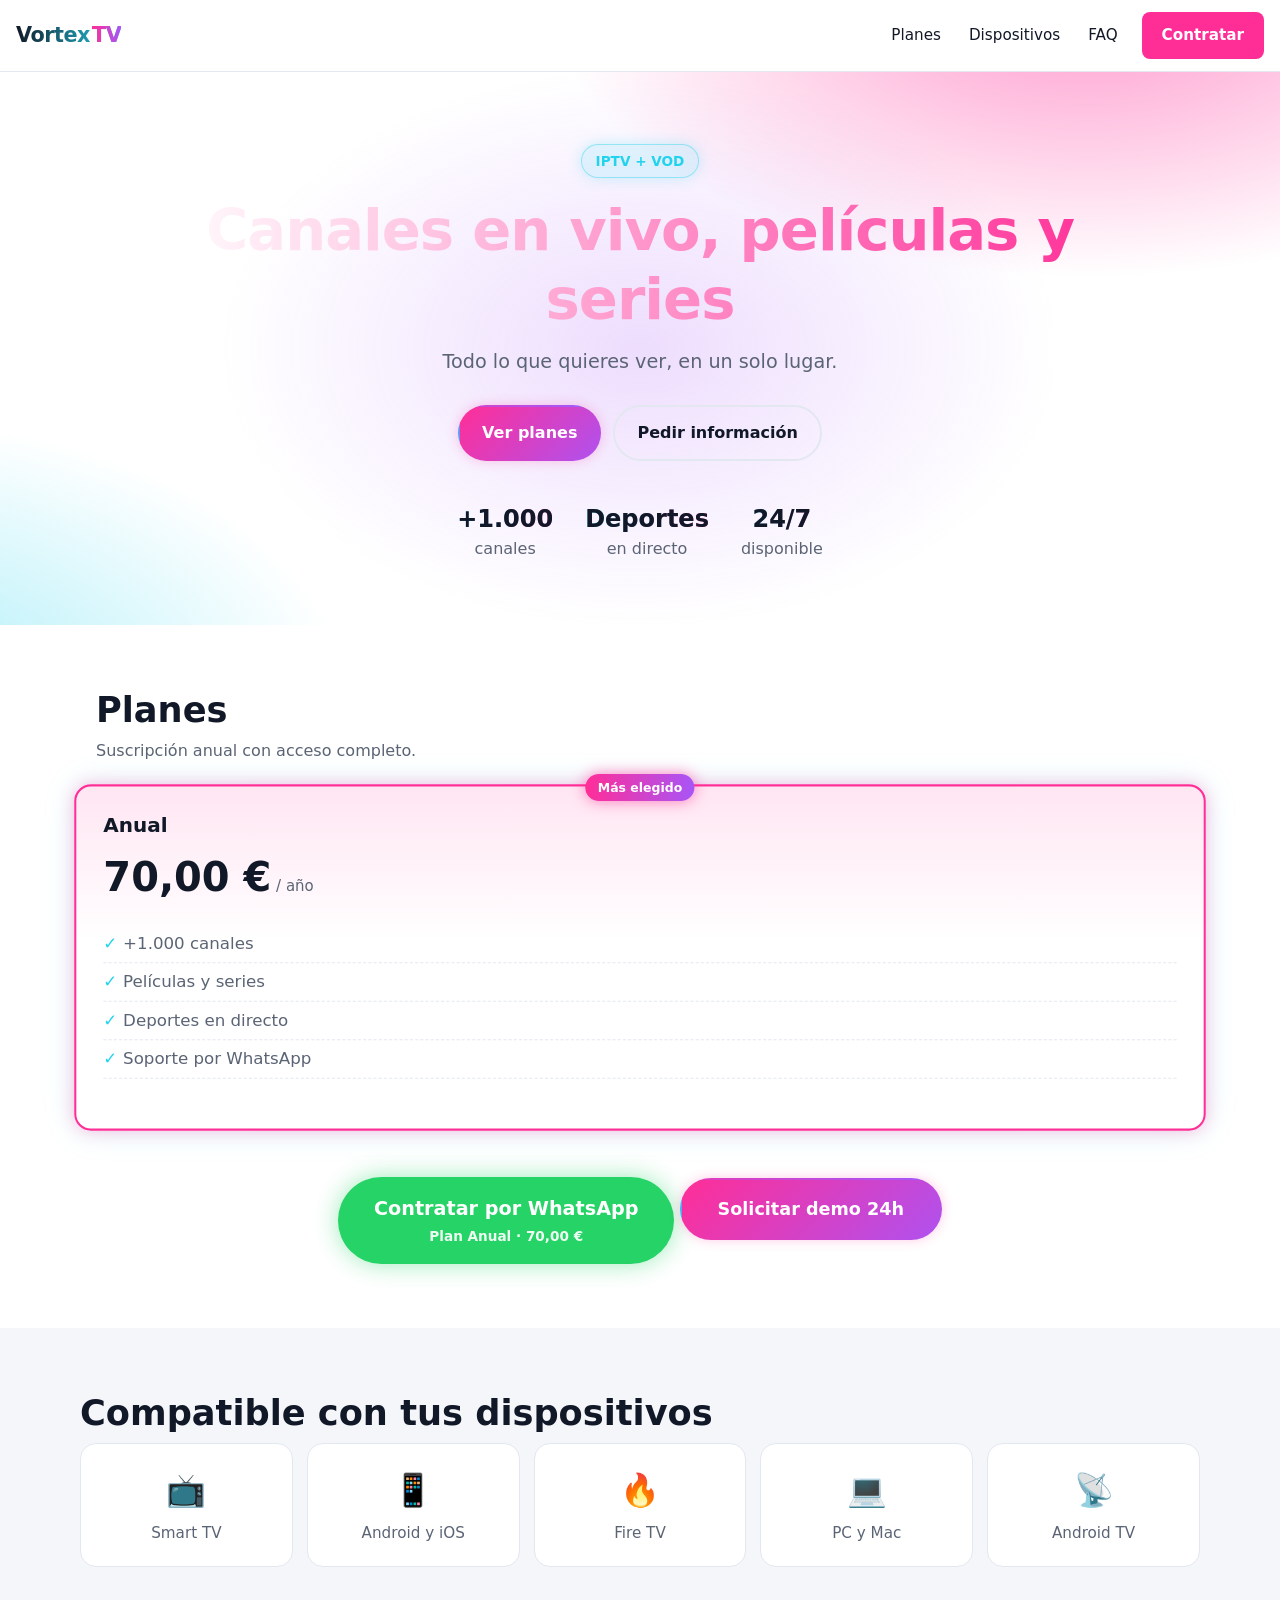
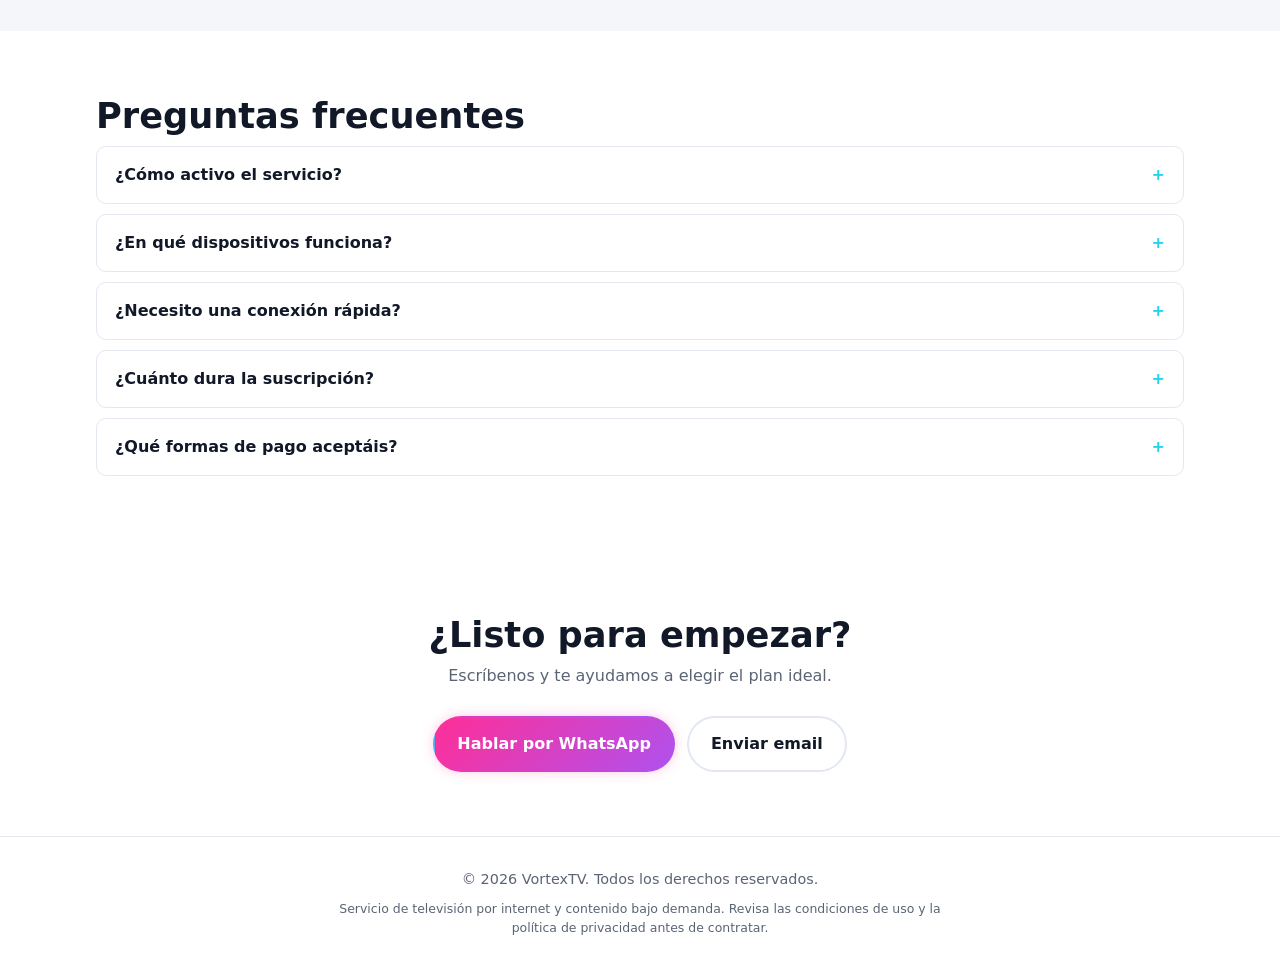
==== index.html @ 67791447 "Web IPTV VortexTV: landing con planes, WhatsApp y demo 24h Co-Authored-By: Claude Haiku 5.5 <noreply" ====
﻿<!doctype html>
<html lang="es">
<head>
  <meta charset="utf-8">
  <meta name="viewport" content="width=device-width, initial-scale=1">
  <title>IPTV y VOD | VortexTV</title>
  <meta name="description" content="Televisión en vivo, películas y series bajo demanda. Plan anual en VortexTV.">
  <style>
:root {
  --bg: #07060f;
  --bg-alt: #0f0c1f;
  --card: #151229;
  --text: #f5f3ff;
  --muted: #c4bfe3;
  --brand: #ff2e97;
  --brand-2: #22d3ee;
  --accent: #a855f7;
  --border: #3a3170;
  --radius: 16px;
  --gutter: 16px;
  --glow: 0 0 16px rgba(255,46,151,.3), 0 0 32px rgba(34,211,238,.15);
}

@media (prefers-color-scheme: light) {
  :root:not([data-theme="dark"]) {
    --bg: #ffffff;
    --bg-alt: #f4f6fa;
    --card: #ffffff;
    --text: #111827;
    --muted: #5b6475;
    --border: #e3e7ef;
  }
}

* { box-sizing: border-box; margin: 0; padding: 0; }
html { scroll-behavior: smooth; }
body {
  background: var(--bg);
  color: var(--text);
  font-family: system-ui, -apple-system, "Segoe UI", Roboto, sans-serif;
  line-height: 1.5;
  overflow-x: hidden;
}
img { max-width: 100%; display: block; }
a { color: inherit; text-decoration: none; }
h1, h2, h3 { line-height: 1.2; }

/* ---------- Header ---------- */
.topbar {
  position: sticky; top: 0; z-index: 50;
  display: flex; align-items: center; justify-content: space-between;
  padding: 12px var(--gutter);
  background: color-mix(in srgb, var(--bg) 88%, transparent);
  backdrop-filter: blur(10px);
  border-bottom: 1px solid var(--border);
}
.logo { font-weight: 800; font-size: 1.3rem; letter-spacing: -0.5px; }
.logo { background: linear-gradient(90deg, var(--text), var(--brand-2)); -webkit-background-clip: text; background-clip: text; color: transparent; }
.logo span { background: linear-gradient(90deg, var(--brand), var(--accent)); -webkit-background-clip: text; background-clip: text; color: transparent; margin-left: 2px; }
.menu-toggle {
  background: none; border: 1px solid var(--border); color: var(--text);
  font-size: 1.2rem; width: 44px; height: 44px; border-radius: 10px; cursor: pointer;
}
#nav {
  position: absolute; top: 100%; left: 0; right: 0;
  display: none; flex-direction: column; gap: 4px;
  padding: 12px var(--gutter);
  background: var(--bg); border-bottom: 1px solid var(--border);
}
#nav.open { display: flex; }
#nav a { padding: 12px 8px; border-radius: 8px; }
#nav a:hover { background: var(--bg-alt); }
#nav .btn-small { margin-top: 6px; text-align: center; }

/* ---------- Buttons ---------- */
.btn {
  display: inline-block; padding: 14px 22px; border-radius: 999px;
  font-weight: 700; border: 2px solid transparent; cursor: pointer;
  transition: transform .15s, opacity .15s; text-align: center;
}
.btn:hover { transform: translateY(-2px); box-shadow: var(--glow); }
.btn-primary {
  background: linear-gradient(135deg, var(--brand), var(--accent) 55%, var(--brand-2));
  background-size: 200% 200%; color: #fff; box-shadow: 0 0 12px rgba(255,46,151,.25);
  animation: shift 6s ease infinite;
}
@keyframes shift { 0%,100% { background-position: 0% 50%; } 50% { background-position: 100% 50%; } }
.btn-ghost { border-color: var(--border); color: var(--text); }
.btn-small { padding: 10px 16px; background: var(--brand); color: #fff; }

/* ---------- Hero ---------- */
.hero {
  padding: 72px var(--gutter) 64px;
  background:
    radial-gradient(900px 480px at 85% -15%, rgba(255,46,151,.5), transparent 60%),
    radial-gradient(800px 480px at -10% 115%, rgba(34,211,238,.4), transparent 60%),
    radial-gradient(600px 400px at 50% 50%, rgba(168,85,247,.2), transparent 70%),
    var(--bg);
}
.hero h1 {
  background: linear-gradient(90deg, #fff, var(--brand) 40%, var(--brand-2) 70%, #fff);
  background-size: 250% auto; -webkit-background-clip: text; background-clip: text;
  color: transparent; animation: sheen 5s linear infinite;
}
@keyframes sheen { to { background-position: 250% center; } }
.hero-stats strong { background: linear-gradient(90deg, var(--brand-2), var(--brand)); -webkit-background-clip: text; background-clip: text; color: transparent; }
.hero-inner { max-width: 960px; margin: 0 auto; text-align: center; }
.badge {
  display: inline-block; padding: 6px 14px; border-radius: 999px;
  background: rgba(34,211,238,.12); color: var(--brand-2); font-weight: 800; font-size: .85rem;
  border: 1px solid rgba(34,211,238,.4); box-shadow: 0 0 14px rgba(34,211,238,.25);
}
.hero h1 { font-size: clamp(2rem, 6vw, 3.6rem); margin: 18px 0 14px; letter-spacing: -1px; }
.lead { color: var(--muted); font-size: clamp(1rem, 2.5vw, 1.2rem); max-width: 640px; margin: 0 auto; }
.hero-cta { display: flex; flex-wrap: wrap; gap: 12px; justify-content: center; margin-top: 28px; }
.hero-stats {
  list-style: none; display: flex; flex-wrap: wrap; justify-content: center; gap: 12px 32px;
  margin-top: 40px; color: var(--muted);
}
.hero-stats strong { display: block; color: var(--text); font-size: 1.5rem; }

/* ---------- Sections ---------- */
.section { padding: 64px var(--gutter); max-width: 1120px; margin: 0 auto; }
.section.alt { max-width: none; background: var(--bg-alt); }
.section.alt > * { max-width: 1120px; margin-left: auto; margin-right: auto; }
.section h2 { font-size: clamp(1.6rem, 4vw, 2.2rem); margin-bottom: 8px; }
.section-sub { color: var(--muted); margin-bottom: 28px; }

/* Canales */
.chips { display: flex; flex-wrap: wrap; gap: 10px; }
.chip {
  padding: 10px 18px; border-radius: 999px; background: var(--card);
  border: 1px solid var(--border); font-size: .95rem; font-weight: 600;
  transition: box-shadow .2s, border-color .2s;
}
.chip:hover { border-color: var(--brand-2); box-shadow: 0 0 16px rgba(34,211,238,.35); }

/* VOD */
.filters { display: flex; gap: 8px; margin-bottom: 20px; flex-wrap: wrap; }
.filter {
  padding: 8px 16px; border-radius: 999px; border: 1px solid var(--border);
  background: transparent; color: var(--text); cursor: pointer; font-weight: 600;
}
.filter.active { background: var(--text); color: var(--bg); border-color: var(--text); }
.vod-grid {
  display: grid; gap: 14px;
  grid-template-columns: repeat(auto-fill, minmax(150px, 1fr));
}
.poster {
  aspect-ratio: 2 / 3; border-radius: var(--radius); padding: 14px;
  display: flex; flex-direction: column; justify-content: flex-end;
  color: #fff; position: relative; overflow: hidden;
  box-shadow: 0 6px 18px rgba(0,0,0,.25);
}
.poster::after {
  content: ""; position: absolute; inset: 0;
  background: linear-gradient(180deg, transparent 40%, rgba(0,0,0,.75));
}
.poster > * { position: relative; z-index: 1; }
.poster .tag {
  position: absolute; top: 10px; left: 10px; z-index: 1;
  background: rgba(0,0,0,.5); padding: 3px 8px; border-radius: 6px; font-size: .72rem;
}
.poster h3 { font-size: .95rem; }
.poster small { opacity: .8; font-size: .78rem; }

/* Pricing */
.pricing { display: grid; gap: 18px; grid-template-columns: repeat(auto-fit, minmax(240px, 1fr)); }
.plan {
  background: var(--card); border: 1px solid var(--border); border-radius: var(--radius);
  padding: 26px; display: flex; flex-direction: column; position: relative;
}
.plan { transition: transform .2s, box-shadow .2s; }
.plan:hover { transform: translateY(-4px); }
.plan.destacado {
  border: 2px solid var(--brand); transform: scale(1.02);
  box-shadow: var(--glow); background: linear-gradient(180deg, rgba(255,46,151,.12), var(--card) 45%);
}
.plan .ribbon {
  position: absolute; top: -12px; left: 50%; transform: translateX(-50%);
  background: linear-gradient(90deg, var(--brand), var(--accent)); color: #fff; box-shadow: 0 0 14px rgba(255,46,151,.6); font-size: .75rem; font-weight: 700;
  padding: 4px 12px; border-radius: 999px; white-space: nowrap;
}
.plan h3 { font-size: 1.2rem; }
.price { font-size: 2.4rem; font-weight: 800; margin: 10px 0 16px; }
.price small { font-size: .9rem; color: var(--muted); font-weight: 500; }
.plan ul { list-style: none; margin-bottom: 22px; flex: 1; }
.plan li { padding: 6px 0; color: var(--muted); border-bottom: 1px dashed var(--border); }
.plan li::before { content: "✓ "; color: var(--brand-2); font-weight: 700; }
.plan .btn { width: 100%; }

/* WhatsApp grande */
.wa-big { text-align: center; margin-top: 36px; }
.btn-wa {
  display: inline-flex; flex-direction: column; align-items: center; gap: 2px;
  padding: 18px 36px; border-radius: 999px; background: #25d366; color: #fff;
  font-size: 1.2rem; font-weight: 800; box-shadow: 0 0 24px rgba(37,211,102,.45);
  transition: transform .15s, box-shadow .2s;
}
.btn-wa:hover { transform: translateY(-2px); box-shadow: 0 0 34px rgba(37,211,102,.65); }
.btn-wa small { font-size: .85rem; font-weight: 600; opacity: .92; }
.wa-big .btn { display: inline-block; margin-top: 18px; padding: 16px 36px; font-size: 1.1rem; }

/* Devices */
.devices { display: grid; gap: 14px; grid-template-columns: repeat(auto-fit, minmax(150px, 1fr)); }
.device {
  background: var(--card); border: 1px solid var(--border); border-radius: var(--radius);
  padding: 22px; text-align: center; font-size: 2rem; transition: box-shadow .2s, transform .2s;
}
.device:hover { transform: translateY(-3px); box-shadow: 0 0 22px rgba(168,85,247,.45); }
.device span { display: block; font-size: .95rem; margin-top: 8px; color: var(--muted); }

/* FAQ */
.faq details {
  background: var(--card); border: 1px solid var(--border); border-radius: 10px;
  padding: 16px 18px; margin-bottom: 10px;
}
.faq summary { cursor: pointer; font-weight: 600; list-style: none; }
.faq summary::-webkit-details-marker { display: none; }
.faq summary::after { content: "+"; float: right; color: var(--brand-2); font-weight: 800; }
.faq details[open] { border-color: var(--brand); box-shadow: 0 0 16px rgba(255,46,151,.25); }
.faq details[open] summary::after { content: "−"; }
.faq details p { color: var(--muted); margin-top: 10px; }

/* Final CTA */
.cta-final { text-align: center; }
.cta-final p { color: var(--muted); margin-top: 6px; }

/* Footer */
.footer {
  text-align: center; padding: 32px var(--gutter); color: var(--muted);
  border-top: 1px solid var(--border); font-size: .9rem;
}
.footer .legal { font-size: .78rem; margin-top: 10px; max-width: 640px; margin-inline: auto; }

/* ---------- Desktop ---------- */
@media (min-width: 860px) {
  .menu-toggle { display: none; }
  #nav {
    position: static; display: flex; flex-direction: row; align-items: center; gap: 4px;
    padding: 0; background: none; border: 0;
  }
  #nav a { padding: 8px 12px; font-size: .95rem; }
  #nav .btn-small { margin: 0 0 0 8px; padding: 10px 18px; }
  .plan.destacado { transform: scale(1.04); }
  .plan.destacado:hover { transform: scale(1.04) translateY(-4px); }
}

@media (prefers-reduced-motion: reduce) {
  *, *::before, *::after { animation: none !important; transition: none !important; }
}

</style>
</head>
<body>

  <header class="topbar">
    <a href="#inicio" class="logo" id="logo">Vortex<span>TV</span></a>
    <button class="menu-toggle" id="menuToggle" aria-label="Abrir menú" aria-expanded="false">☰</button>
    <nav id="nav">
      <a href="#planes">Planes</a>
      <a href="#dispositivos">Dispositivos</a>
      <a href="#faq">FAQ</a>
      <a href="#contacto" class="btn btn-small">Contratar</a>
    </nav>
  </header>

  <section class="hero" id="inicio">
    <div class="hero-inner">
      <span class="badge">IPTV + VOD</span>
      <h1 id="heroTitulo">Canales en vivo, películas y series</h1>
      <p class="lead" id="heroSlogan"></p>
      <div class="hero-cta">
        <a href="#planes" class="btn btn-primary">Ver planes</a>
        <a href="#contacto" class="btn btn-ghost">Pedir información</a>
      </div>
      <ul class="hero-stats">
        <li><strong>+1.000</strong> canales</li>
        <li><strong>Deportes</strong> en directo</li>
        <li><strong>24/7</strong> disponible</li>
      </ul>
    </div>
  </section>

  <section class="section" id="planes">
    <h2>Planes</h2>
    <p class="section-sub">Suscripción anual con acceso completo.</p>
    <div class="pricing" id="pricing"></div>
    <div class="wa-big" id="waPlanes"></div>
  </section>

  <section class="section alt" id="dispositivos">
    <h2>Compatible con tus dispositivos</h2>
    <div class="devices">
      <div class="device">📺<span>Smart TV</span></div>
      <div class="device">📱<span>Android y iOS</span></div>
      <div class="device">🔥<span>Fire TV</span></div>
      <div class="device">💻<span>PC y Mac</span></div>
      <div class="device">📡<span>Android TV</span></div>
    </div>
  </section>

  <section class="section" id="faq">
    <h2>Preguntas frecuentes</h2>
    <div class="faq" id="faqList"></div>
  </section>

  <section class="section cta-final" id="contacto">
    <h2>¿Listo para empezar?</h2>
    <p>Escríbenos y te ayudamos a elegir el plan ideal.</p>
    <div class="hero-cta">
      <a id="waBtn" class="btn btn-primary" href="#" target="_blank" rel="noopener">Hablar por WhatsApp</a>
      <a id="mailBtn" class="btn btn-ghost" href="#">Enviar email</a>
    </div>
  </section>

  <footer class="footer">
    <p id="footerNombre"></p>
    <p class="legal">
      Servicio de televisión por internet y contenido bajo demanda. Revisa las condiciones de uso y la política de privacidad antes de contratar.
    </p>
  </footer>

  <script>
/*
  CONFIGURACIÓN DEL NEGOCIO
  Edita este archivo para cambiar nombre, contacto, precios y catálogo.
  No hace falta tocar el HTML ni el CSS.
*/
window.SITE_CONFIG = {
  nombre: "VortexTV",
  slogan: "Todo lo que quieres ver, en un solo lugar.",
  // Número de WhatsApp con código de país, sin + ni espacios
  whatsapp: "34614467813",
  email: "j81298647@gmail.com",
  moneda: "€",

  // Mensaje que se envía por WhatsApp al pulsar "Contratar".
  // Variables disponibles: {marca}, {plan}, {precio}
  whatsappPlantilla: "Hola, quiero contratar el plan {plan} de {marca} ({precio}). ¿Cómo puedo empezar?",

  // Mensaje del botón "Solicitar demo 24h". Variables: {marca}, {plan}
  whatsappDemoPlantilla: "Hola, quiero solicitar una demo de 24 horas de {marca} (plan {plan}). ¿Me la podéis activar?",

  planes: [
    {
      nombre: "Anual",
      precio: 70,
      periodo: "año",
      destacado: true,
      // Ventajas redactadas a partir de lo indicado: revísalas y ajústalas
      features: ["+1.000 canales", "Películas y series", "Deportes en directo", "Soporte por WhatsApp"]
    }
  ],

  faq: [
    { p: "¿Cómo activo el servicio?", r: "Escríbenos por WhatsApp, elige tu plan y en poco tiempo te enviamos los datos de acceso." },
    { p: "¿En qué dispositivos funciona?", r: "Smart TV, Android TV, Fire TV, móvil, tablet y PC mediante una app compatible o reproductor IPTV." },
    { p: "¿Necesito una conexión rápida?", r: "Recomendamos al menos 10 Mbps para HD y 25 Mbps para 4K." },
    { p: "¿Cuánto dura la suscripción?", r: "El plan anual cubre 12 meses desde la activación." },
    { p: "¿Qué formas de pago aceptáis?", r: "Los métodos que te indiquemos al contratar por WhatsApp." }
  ]
};

</script>
  <script>
(function () {
  const C = window.SITE_CONFIG;
  const $ = (sel) => document.querySelector(sel);

  // ----- Textos generales -----
  $("#logo").innerHTML = C.nombre.replace(/TV$/, "").trim() + "<span>TV</span>";
  $("#heroTitulo").textContent = "Canales en vivo, películas y series";
  $("#heroSlogan").textContent = C.slogan;
  $("#footerNombre").textContent = "© " + new Date().getFullYear() + " " + C.nombre + ". Todos los derechos reservados.";
  document.title = "IPTV y VOD | " + C.nombre;

  const wa = "https://wa.me/" + C.whatsapp + "?text=" + encodeURIComponent("Hola, quiero información sobre " + C.nombre);
  $("#waBtn").href = wa;
  $("#mailBtn").href = "mailto:" + C.email + "?subject=" + encodeURIComponent("Información " + C.nombre);

  // ----- Planes -----
  const fmt = new Intl.NumberFormat("es-ES", { minimumFractionDigits: 2, maximumFractionDigits: 2 });

  // Enlace de WhatsApp con la plantilla personalizada del config.js
  function waLink(p) {
    const texto = C.whatsappPlantilla
      .replace(/\{marca\}/g, C.nombre)
      .replace(/\{plan\}/g, p.nombre)
      .replace(/\{precio\}/g, fmt.format(p.precio) + " " + C.moneda);
    return "https://wa.me/" + C.whatsapp + "?text=" + encodeURIComponent(texto);
  }

  // Enlace de WhatsApp para pedir una demo de 24 horas
  function demoLink(p) {
    const texto = C.whatsappDemoPlantilla
      .replace(/\{marca\}/g, C.nombre)
      .replace(/\{plan\}/g, p.nombre);
    return "https://wa.me/" + C.whatsapp + "?text=" + encodeURIComponent(texto);
  }

  // Botón grande: usa el plan destacado, o el primero si no hay ninguno
  const principal = C.planes.find((p) => p.destacado) || C.planes[0];
  if (principal) {
    $("#waPlanes").innerHTML = `
      <a class="btn-wa" href="${waLink(principal)}" target="_blank" rel="noopener">
        Contratar por WhatsApp
        <small>Plan ${escapeHtml(principal.nombre)} · ${fmt.format(principal.precio)} ${escapeHtml(C.moneda)}</small>
      </a>
      <a class="btn btn-primary" href="${demoLink(principal)}" target="_blank" rel="noopener">Solicitar demo 24h</a>`;
  }

  $("#pricing").innerHTML = C.planes.map((p) => {
    return `
      <div class="plan ${p.destacado ? "destacado" : ""}">
        ${p.destacado ? '<span class="ribbon">Más elegido</span>' : ""}
        <h3>${escapeHtml(p.nombre)}</h3>
        <div class="price">${fmt.format(p.precio)} ${C.moneda}<small> / ${escapeHtml(p.periodo)}</small></div>
        <ul>${p.features.map((f) => `<li>${escapeHtml(f)}</li>`).join("")}</ul>      </div>`;
  }).join("");

  // ----- FAQ -----
  $("#faqList").innerHTML = C.faq.map((f) => `
    <details>
      <summary>${escapeHtml(f.p)}</summary>
      <p>${escapeHtml(f.r)}</p>
    </details>`).join("");

  // ----- Menú móvil -----
  const toggle = $("#menuToggle");
  const nav = $("#nav");
  toggle.addEventListener("click", () => {
    const open = nav.classList.toggle("open");
    toggle.setAttribute("aria-expanded", String(open));
  });
  nav.querySelectorAll("a").forEach((a) => a.addEventListener("click", () => {
    nav.classList.remove("open");
    toggle.setAttribute("aria-expanded", "false");
  }));

  function escapeHtml(str) {
    return String(str).replace(/[&<>"']/g, (ch) => ({ "&": "&amp;", "<": "&lt;", ">": "&gt;", '"': "&quot;", "'": "&#39;" }[ch]));
  }
})();

</script>
</body>
</html>
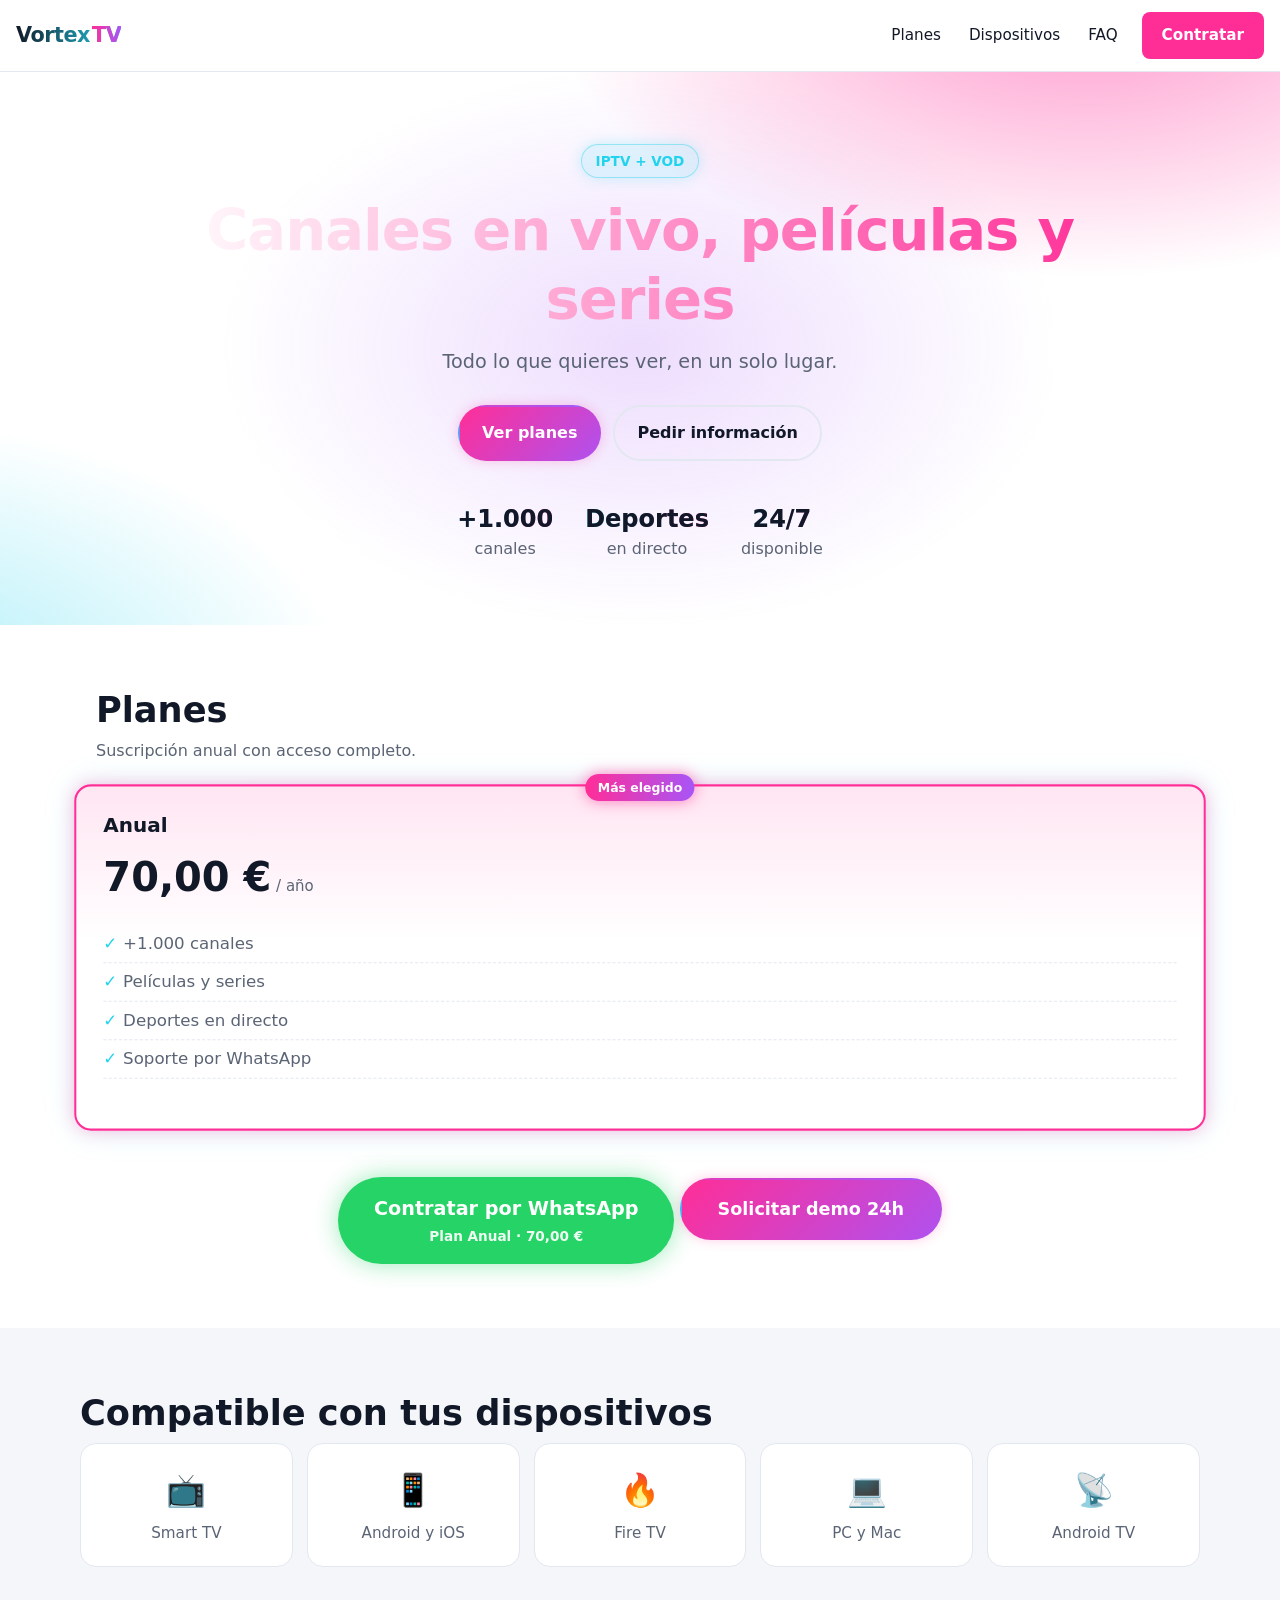
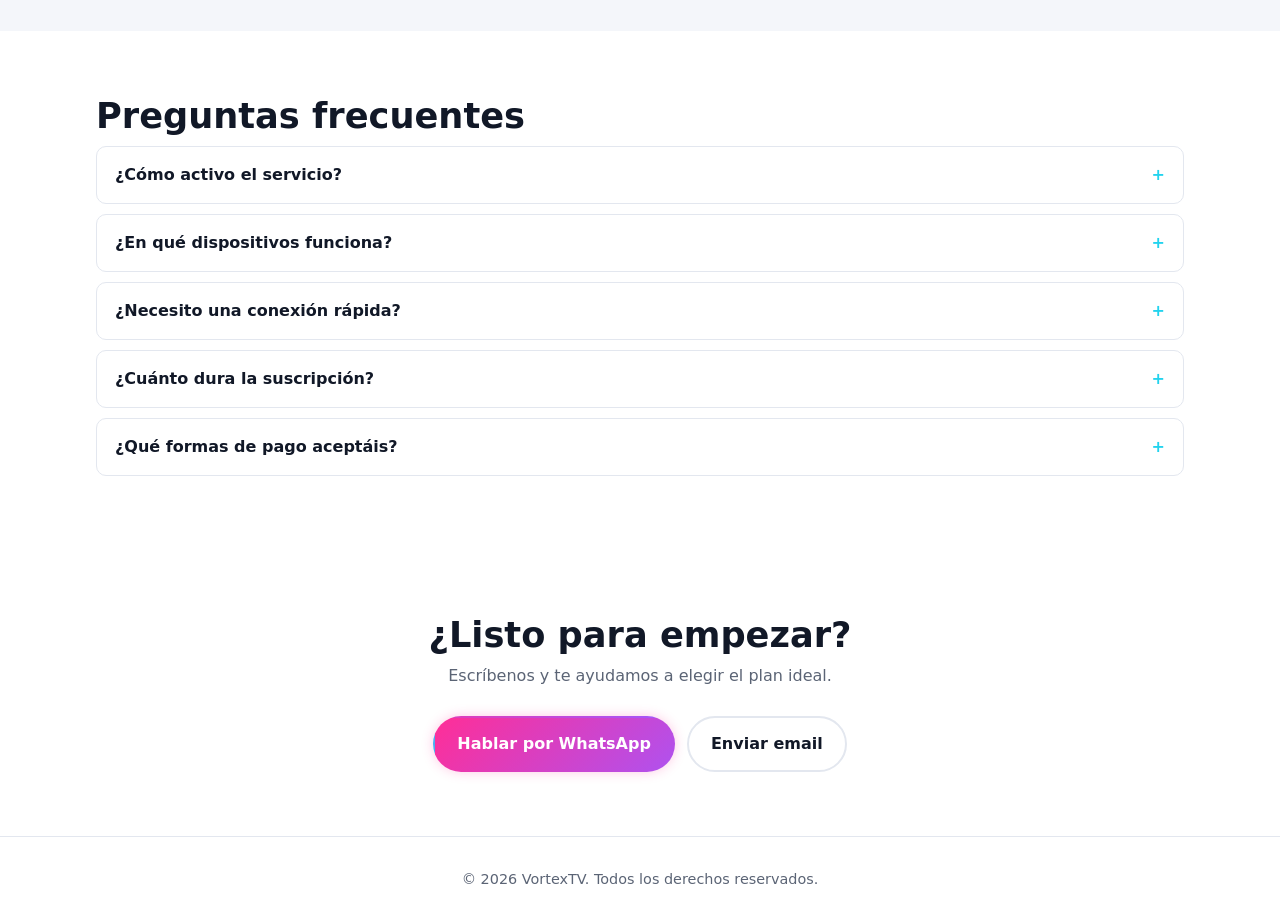
==== commit 26b6ea6c: "Quitar texto legal del pie Co-Authored-By: Claude Haiku 5.5 <noreply@anthropic.com>" ====
--- a/index.html
+++ b/index.html
@@ -5,6 +5,10 @@
   <meta name="viewport" content="width=device-width, initial-scale=1">
   <title>IPTV y VOD | VortexTV</title>
   <meta name="description" content="Televisión en vivo, películas y series bajo demanda. Plan anual en VortexTV.">
+  <!-- Seguridad: GitHub Pages no permite cabeceras propias, así que se aplica con meta.
+       La web no carga nada externo: solo estilos y scripts incrustados. -->
+  <meta http-equiv="Content-Security-Policy" content="default-src 'none'; style-src 'unsafe-inline'; script-src 'unsafe-inline'; img-src 'self' data:; font-src 'self'; connect-src 'none'; form-action 'none'; base-uri 'none'; object-src 'none'">
+  <meta name="referrer" content="strict-origin-when-cross-origin">
   <style>
 :root {
   --bg: #07060f;
@@ -316,9 +320,6 @@
 
   <footer class="footer">
     <p id="footerNombre"></p>
-    <p class="legal">
-      Servicio de televisión por internet y contenido bajo demanda. Revisa las condiciones de uso y la política de privacidad antes de contratar.
-    </p>
   </footer>
 
   <script>
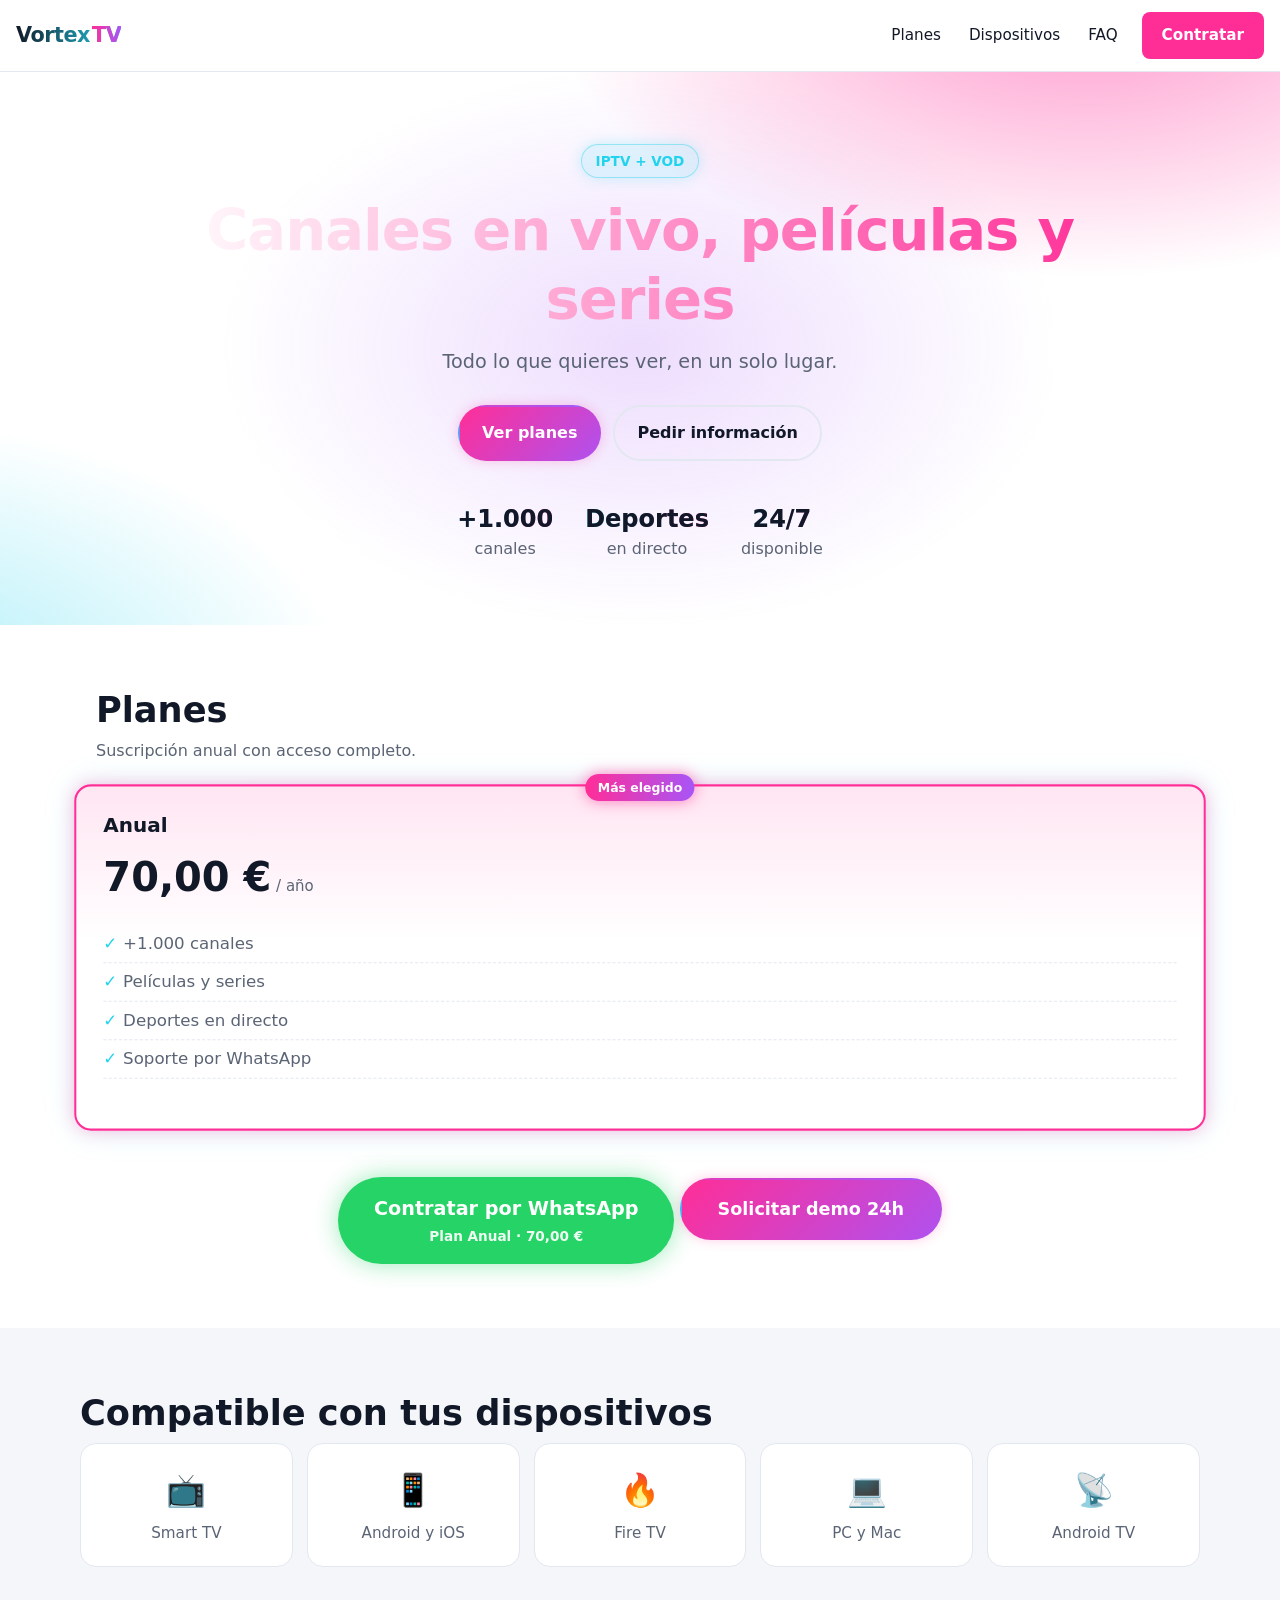
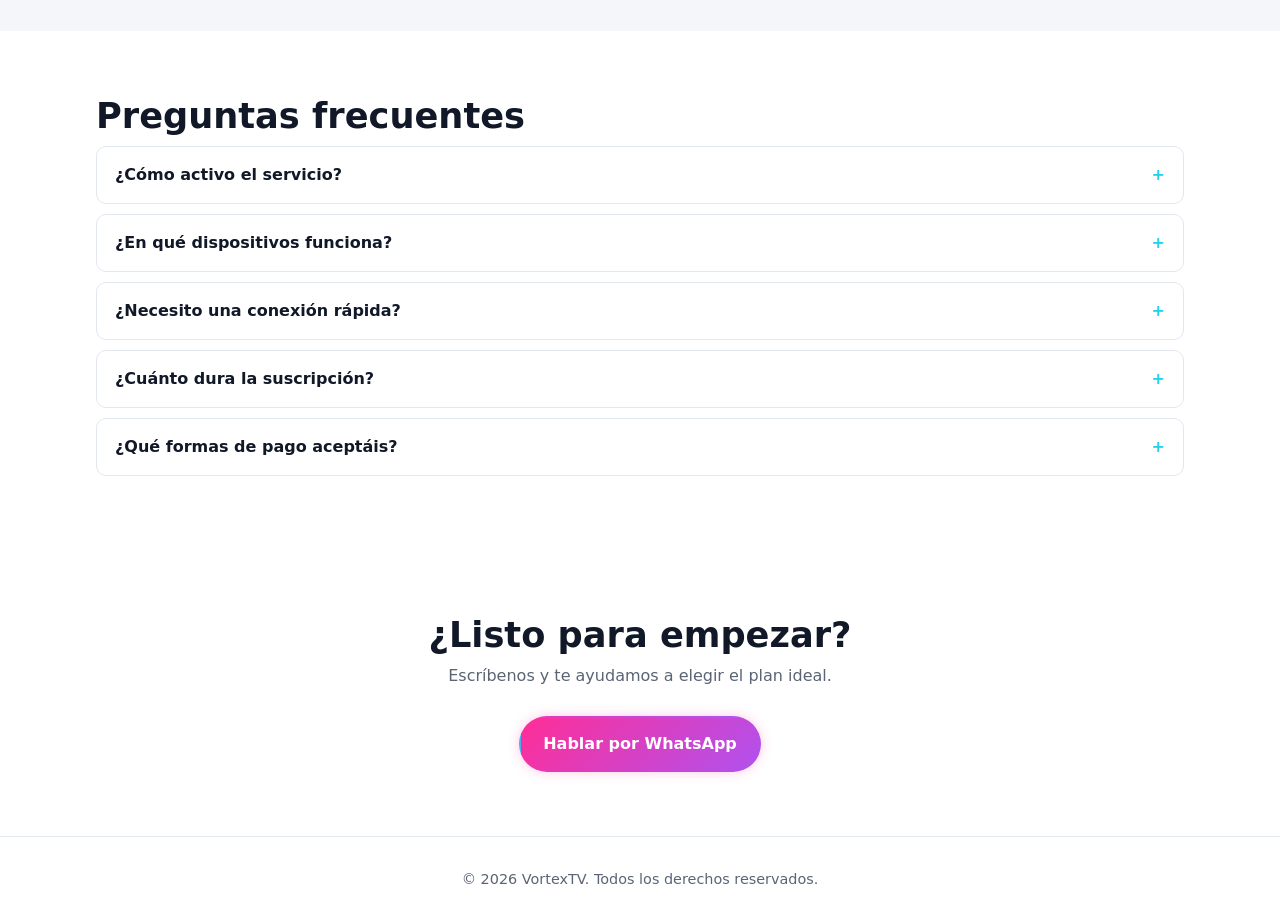
==== commit ece07949: "Quitar contacto por email Co-Authored-By: Claude Haiku 5.5 <noreply@anthropic.com>" ====
--- a/index.html
+++ b/index.html
@@ -314,7 +314,6 @@
     <p>Escríbenos y te ayudamos a elegir el plan ideal.</p>
     <div class="hero-cta">
       <a id="waBtn" class="btn btn-primary" href="#" target="_blank" rel="noopener">Hablar por WhatsApp</a>
-      <a id="mailBtn" class="btn btn-ghost" href="#">Enviar email</a>
     </div>
   </section>
 
@@ -333,7 +332,6 @@
   slogan: "Todo lo que quieres ver, en un solo lugar.",
   // Número de WhatsApp con código de país, sin + ni espacios
   whatsapp: "34614467813",
-  email: "j81298647@gmail.com",
   moneda: "€",
 
   // Mensaje que se envía por WhatsApp al pulsar "Contratar".
@@ -378,7 +376,6 @@
 
   const wa = "https://wa.me/" + C.whatsapp + "?text=" + encodeURIComponent("Hola, quiero información sobre " + C.nombre);
   $("#waBtn").href = wa;
-  $("#mailBtn").href = "mailto:" + C.email + "?subject=" + encodeURIComponent("Información " + C.nombre);
 
   // ----- Planes -----
   const fmt = new Intl.NumberFormat("es-ES", { minimumFractionDigits: 2, maximumFractionDigits: 2 });
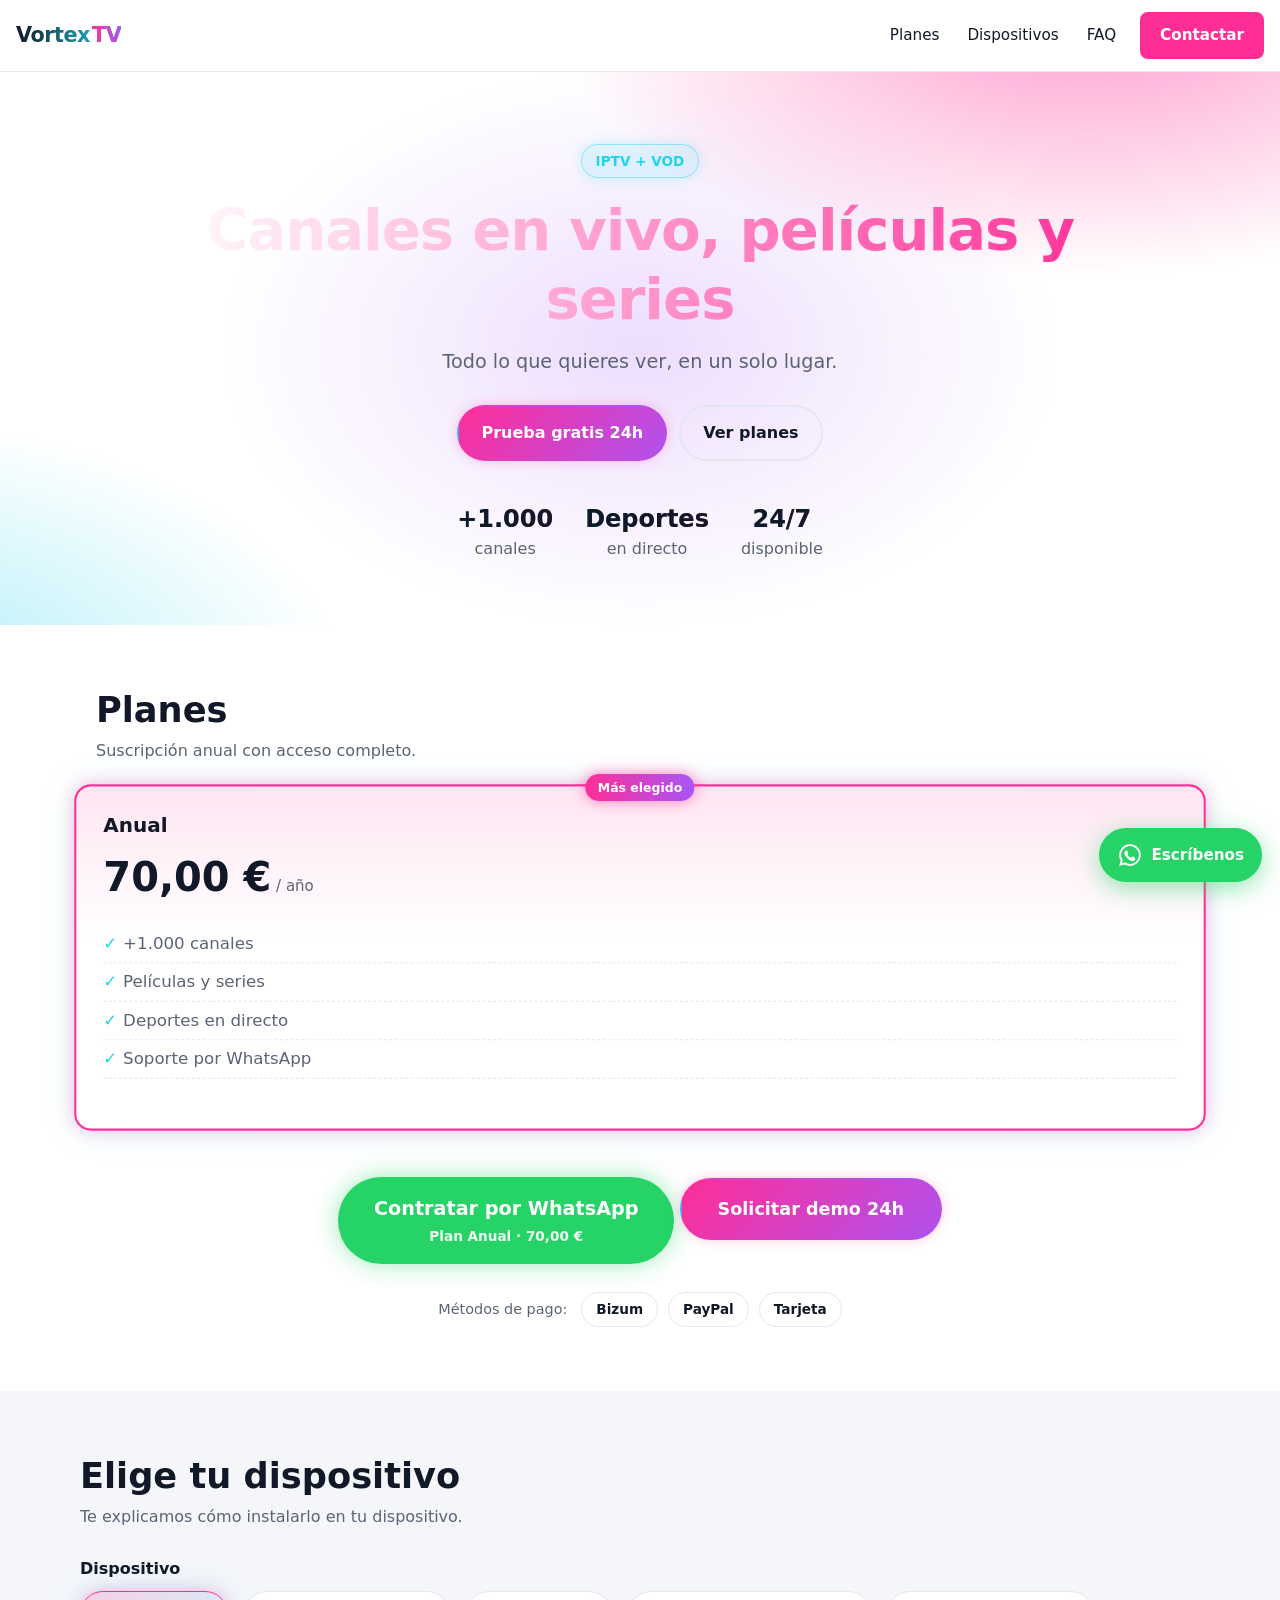
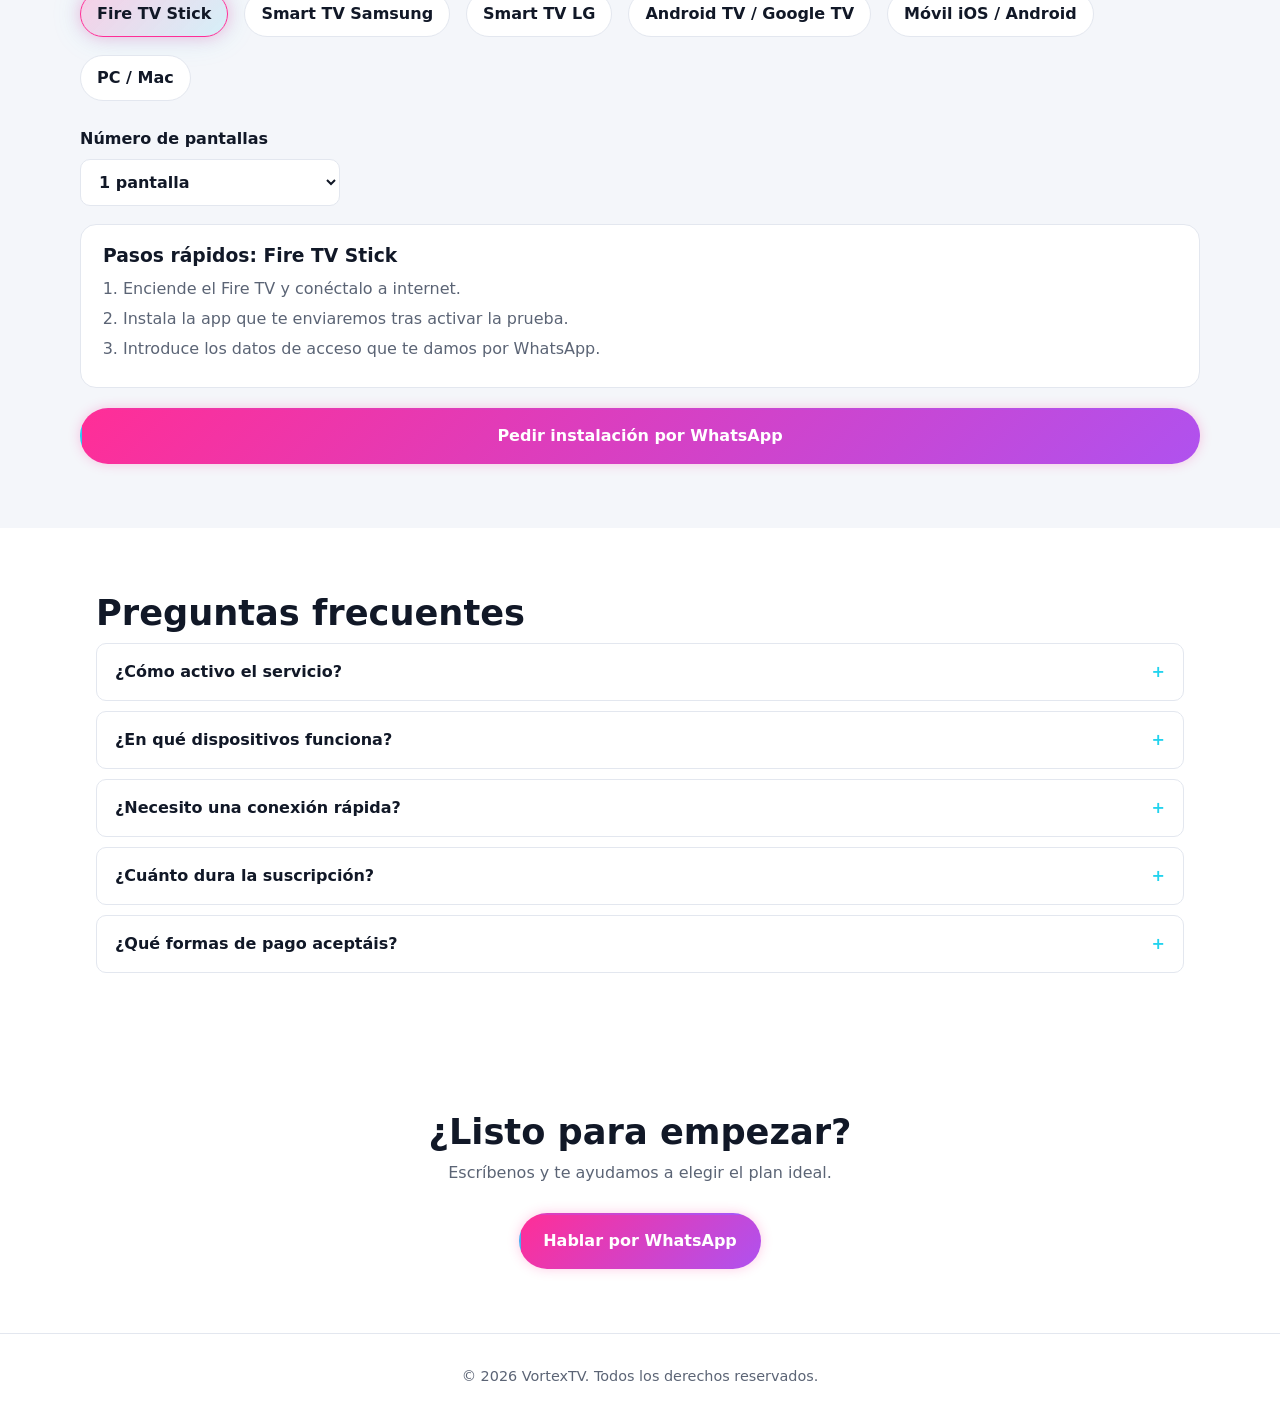
==== commit f26a8ea7: "Embudo WhatsApp, selector de dispositivos, pagos y SEO/Open Graph Co-Authored-By: Claude Haiku 5.5 <" ====
--- a/index.html
+++ b/index.html
@@ -3,8 +3,25 @@
 <head>
   <meta charset="utf-8">
   <meta name="viewport" content="width=device-width, initial-scale=1">
-  <title>IPTV y VOD | VortexTV</title>
-  <meta name="description" content="Televisión en vivo, películas y series bajo demanda. Plan anual en VortexTV.">
+  <title>IPTV en vivo y bajo demanda | VortexTV</title>
+  <meta name="description" content="Más de 1.000 canales en vivo, deportes, películas y series. Prueba gratis 24 horas y contrata por WhatsApp. Pago con Bizum, PayPal o tarjeta.">
+  <link rel="canonical" href="https://morvehtv.com/">
+
+  <!-- Open Graph y Twitter Cards: vista previa al compartir en WhatsApp, Telegram y redes -->
+  <meta property="og:type" content="website">
+  <meta property="og:site_name" content="VortexTV">
+  <meta property="og:locale" content="es_ES">
+  <meta property="og:title" content="IPTV en vivo y bajo demanda | VortexTV">
+  <meta property="og:description" content="+1.000 canales, deportes y series. Prueba gratis 24 horas.">
+  <meta property="og:url" content="https://morvehtv.com/">
+  <meta property="og:image" content="https://morvehtv.com/og.png">
+  <meta property="og:image:width" content="1200">
+  <meta property="og:image:height" content="630">
+  <meta name="twitter:card" content="summary_large_image">
+  <meta name="twitter:title" content="IPTV en vivo y bajo demanda | VortexTV">
+  <meta name="twitter:description" content="+1.000 canales, deportes y series. Prueba gratis 24 horas.">
+  <meta name="twitter:image" content="https://morvehtv.com/og.png">
+
   <!-- Seguridad: GitHub Pages no permite cabeceras propias, así que se aplica con meta.
        La web no carga nada externo: solo estilos y scripts incrustados. -->
   <meta http-equiv="Content-Security-Policy" content="default-src 'none'; style-src 'unsafe-inline'; script-src 'unsafe-inline'; img-src 'self' data:; font-src 'self'; connect-src 'none'; form-action 'none'; base-uri 'none'; object-src 'none'">
@@ -205,6 +222,52 @@
 .btn-wa small { font-size: .85rem; font-weight: 600; opacity: .92; }
 .wa-big .btn { display: inline-block; margin-top: 18px; padding: 16px 36px; font-size: 1.1rem; }
 
+/* Métodos de pago */
+.pagos { display: flex; flex-wrap: wrap; justify-content: center; align-items: center; gap: 10px; margin-top: 28px; }
+.pagos-label { color: var(--muted); font-size: .9rem; margin-right: 4px; }
+.pago-tag {
+  padding: 6px 14px; border-radius: 999px; border: 1px solid var(--border);
+  background: var(--card); font-weight: 700; font-size: .85rem;
+}
+
+/* Selector de dispositivos */
+.selector { max-width: 760px; margin: 0 auto; }
+.opciones { border: 0; margin-bottom: 18px; }
+.opciones legend { font-weight: 700; margin-bottom: 10px; }
+.chip-btn {
+  padding: 10px 16px; border-radius: 999px; border: 1px solid var(--border);
+  background: var(--card); color: var(--text); font: inherit; font-weight: 600; cursor: pointer;
+  margin: 0 6px 8px 0; transition: box-shadow .2s, border-color .2s;
+}
+.chip-btn:hover { border-color: var(--brand-2); }
+.chip-btn.active {
+  border-color: var(--brand); background: linear-gradient(135deg, rgba(255,46,151,.2), rgba(34,211,238,.15));
+  box-shadow: var(--glow);
+}
+.pantallas { display: block; margin-bottom: 18px; font-weight: 600; }
+.pantallas select {
+  display: block; margin-top: 8px; padding: 12px 14px; width: 100%; max-width: 260px;
+  border-radius: 10px; border: 1px solid var(--border); background: var(--card); color: var(--text); font: inherit;
+}
+.pasos {
+  background: var(--card); border: 1px solid var(--border); border-radius: var(--radius);
+  padding: 20px 22px; margin-bottom: 20px;
+}
+.pasos h3 { margin-bottom: 10px; }
+.pasos ol { padding-left: 20px; color: var(--muted); }
+.pasos li { margin: 6px 0; }
+.btn-block { display: block; width: 100%; }
+
+/* Botón flotante de WhatsApp */
+.wa-float {
+  position: fixed; right: 18px; bottom: 18px; z-index: 60;
+  display: inline-flex; align-items: center; gap: 8px;
+  padding: 14px 18px; border-radius: 999px; background: #25d366; color: #fff; font-weight: 800;
+  box-shadow: 0 6px 24px rgba(37,211,102,.5);
+}
+.wa-float:hover { transform: translateY(-2px); }
+.wa-float span { font-size: .95rem; }
+
 /* Devices */
 .devices { display: grid; gap: 14px; grid-template-columns: repeat(auto-fit, minmax(150px, 1fr)); }
 .device {
@@ -265,18 +328,18 @@
       <a href="#planes">Planes</a>
       <a href="#dispositivos">Dispositivos</a>
       <a href="#faq">FAQ</a>
-      <a href="#contacto" class="btn btn-small">Contratar</a>
+      <a href="#contacto" class="btn btn-small">Contactar</a>
     </nav>
   </header>
 
   <section class="hero" id="inicio">
     <div class="hero-inner">
       <span class="badge">IPTV + VOD</span>
-      <h1 id="heroTitulo">Canales en vivo, películas y series</h1>
+      <h1>Canales en vivo, películas y series</h1>
       <p class="lead" id="heroSlogan"></p>
       <div class="hero-cta">
-        <a href="#planes" class="btn btn-primary">Ver planes</a>
-        <a href="#contacto" class="btn btn-ghost">Pedir información</a>
+        <a id="waDemoHero" class="btn btn-primary" href="#" target="_blank" rel="noopener">Prueba gratis 24h</a>
+        <a href="#planes" class="btn btn-ghost">Ver planes</a>
       </div>
       <ul class="hero-stats">
         <li><strong>+1.000</strong> canales</li>
@@ -291,16 +354,28 @@
     <p class="section-sub">Suscripción anual con acceso completo.</p>
     <div class="pricing" id="pricing"></div>
     <div class="wa-big" id="waPlanes"></div>
+    <div class="pagos" aria-label="Métodos de pago aceptados" id="pagos"></div>
   </section>
 
   <section class="section alt" id="dispositivos">
-    <h2>Compatible con tus dispositivos</h2>
-    <div class="devices">
-      <div class="device">📺<span>Smart TV</span></div>
-      <div class="device">📱<span>Android y iOS</span></div>
-      <div class="device">🔥<span>Fire TV</span></div>
-      <div class="device">💻<span>PC y Mac</span></div>
-      <div class="device">📡<span>Android TV</span></div>
+    <h2>Elige tu dispositivo</h2>
+    <p class="section-sub">Te explicamos cómo instalarlo en tu dispositivo.</p>
+    <div class="selector">
+      <fieldset class="opciones">
+        <legend>Dispositivo</legend>
+        <div id="dispositivoOpciones" class="chips"></div>
+      </fieldset>
+      <label class="pantallas">
+        Número de pantallas
+        <select id="pantallas">
+          <option value="1">1 pantalla</option>
+          <option value="2">2 pantallas</option>
+          <option value="3">3 pantallas</option>
+          <option value="4">4 pantallas</option>
+        </select>
+      </label>
+      <div class="pasos" id="pasos" aria-live="polite"></div>
+      <a id="waDispositivo" class="btn btn-primary btn-block" href="#" target="_blank" rel="noopener">Pedir instalación por WhatsApp</a>
     </div>
   </section>
 
@@ -317,6 +392,11 @@
     </div>
   </section>
 
+  <a id="waFloat" class="wa-float" href="#" target="_blank" rel="noopener" aria-label="Escribir por WhatsApp">
+    <svg viewBox="0 0 24 24" width="26" height="26" aria-hidden="true"><path fill="currentColor" d="M12 2a10 10 0 0 0-8.6 15.1L2 22l5-1.3A10 10 0 1 0 12 2zm0 18.2a8.2 8.2 0 0 1-4.2-1.2l-.3-.2-3 .8.8-2.9-.2-.3A8.2 8.2 0 1 1 12 20.2zm4.5-6.1c-.2-.1-1.5-.7-1.7-.8s-.4-.1-.6.1-.6.8-.8 1-.3.2-.5.1a6.7 6.7 0 0 1-3.3-2.9c-.2-.4.2-.4.6-1.2.1-.2 0-.3 0-.4l-.7-1.8c-.2-.4-.4-.4-.6-.4h-.5a1 1 0 0 0-.7.3 3 3 0 0 0-.9 2.2 5.2 5.2 0 0 0 1.1 2.8 11.9 11.9 0 0 0 4.6 4c2.2.9 2.2.6 2.6.6a2.2 2.2 0 0 0 1.5-1 1.9 1.9 0 0 0 .1-1.1c-.1-.1-.2-.2-.4-.3z"/></svg>
+    <span>Escríbenos</span>
+  </a>
+
   <footer class="footer">
     <p id="footerNombre"></p>
   </footer>
@@ -324,8 +404,8 @@
   <script>
 /*
   CONFIGURACIÓN DEL NEGOCIO
-  Edita este archivo para cambiar nombre, contacto, precios y catálogo.
-  No hace falta tocar el HTML ni el CSS.
+  Edita este archivo para cambiar nombre, contacto, precios y textos.
+  Después ejecuta build.ps1 para regenerar index.html.
 */
 window.SITE_CONFIG = {
   nombre: "VortexTV",
@@ -333,13 +413,16 @@
   // Número de WhatsApp con código de país, sin + ni espacios
   whatsapp: "34614467813",
   moneda: "€",
-
-  // Mensaje que se envía por WhatsApp al pulsar "Contratar".
-  // Variables disponibles: {marca}, {plan}, {precio}
-  whatsappPlantilla: "Hola, quiero contratar el plan {plan} de {marca} ({precio}). ¿Cómo puedo empezar?",
-
-  // Mensaje del botón "Solicitar demo 24h". Variables: {marca}, {plan}
-  whatsappDemoPlantilla: "Hola, quiero solicitar una demo de 24 horas de {marca} (plan {plan}). ¿Me la podéis activar?",
+  url: "https://morvehtv.com/",
+
+  // Mensajes predefinidos de WhatsApp.
+  // Variables: {marca}, {plan}, {precio}, {dispositivo}, {pantallas}
+  mensajes: {
+    general: "Hola, quiero información sobre {marca}.",
+    demo: "Hola, quiero solicitar una prueba gratuita de 24 horas de {marca}. ¿Me la podéis activar?",
+    plan: "Hola, quiero contratar el plan {plan} de {marca} ({precio}). ¿Cómo puedo empezar?",
+    dispositivo: "Hola, tengo {dispositivo} y quiero {pantallas} pantalla(s) con {marca}. ¿Cómo lo instalo?"
+  },
 
   planes: [
     {
@@ -352,12 +435,25 @@
     }
   ],
 
+  // Métodos de pago que se muestran junto a los planes
+  pagos: ["Bizum", "PayPal", "Tarjeta"],
+
   faq: [
     { p: "¿Cómo activo el servicio?", r: "Escríbenos por WhatsApp, elige tu plan y en poco tiempo te enviamos los datos de acceso." },
     { p: "¿En qué dispositivos funciona?", r: "Smart TV, Android TV, Fire TV, móvil, tablet y PC mediante una app compatible o reproductor IPTV." },
     { p: "¿Necesito una conexión rápida?", r: "Recomendamos al menos 10 Mbps para HD y 25 Mbps para 4K." },
     { p: "¿Cuánto dura la suscripción?", r: "El plan anual cubre 12 meses desde la activación." },
-    { p: "¿Qué formas de pago aceptáis?", r: "Los métodos que te indiquemos al contratar por WhatsApp." }
+    { p: "¿Qué formas de pago aceptáis?", r: "Bizum, PayPal y tarjeta. Te indicamos cómo pagar al contratar por WhatsApp." }
+  ],
+
+  // Opciones del selector de dispositivos
+  dispositivos: [
+    { id: "firetv", nombre: "Fire TV Stick", pasos: ["Enciende el Fire TV y conéctalo a internet.", "Instala la app que te enviaremos tras activar la prueba.", "Introduce los datos de acceso que te damos por WhatsApp."] },
+    { id: "samsung", nombre: "Smart TV Samsung", pasos: ["Conecta el televisor a internet.", "Busca la app en la tienda del televisor y ábrela.", "Introduce los datos de acceso que te damos por WhatsApp."] },
+    { id: "lg", nombre: "Smart TV LG", pasos: ["Conecta el televisor a internet.", "Busca la app en la tienda del televisor y ábrela.", "Introduce los datos de acceso que te damos por WhatsApp."] },
+    { id: "androidtv", nombre: "Android TV / Google TV", pasos: ["Conecta el dispositivo a internet.", "Instala la app que te enviaremos tras activar la prueba.", "Introduce los datos de acceso que te damos por WhatsApp."] },
+    { id: "movil", nombre: "Móvil iOS / Android", pasos: ["Descarga la app compatible con tu teléfono.", "Ábrela e introduce los datos de acceso.", "Empieza a ver tus canales y contenidos."] },
+    { id: "pc", nombre: "PC / Mac", pasos: ["Abre un reproductor IPTV compatible en tu ordenador.", "Añade la lista que te enviaremos por WhatsApp.", "Empieza a ver tus canales y contenidos."] }
   ]
 };
 
@@ -366,56 +462,93 @@
 (function () {
   const C = window.SITE_CONFIG;
   const $ = (sel) => document.querySelector(sel);
-
-  // ----- Textos generales -----
+  const fmt = new Intl.NumberFormat("es-ES", { minimumFractionDigits: 2, maximumFractionDigits: 2 });
+
+  // ----- Utilidades -----
+  function escapeHtml(str) {
+    return String(str).replace(/[&<>"']/g, (ch) => ({ "&": "&amp;", "<": "&lt;", ">": "&gt;", '"': "&quot;", "'": "&#39;" }[ch]));
+  }
+
+  // Rellena las variables {marca}, {plan}, {precio}... de una plantilla
+  function rellenar(plantilla, vars) {
+    return Object.keys(vars).reduce(
+      (texto, clave) => texto.replace(new RegExp("\\{" + clave + "\\}", "g"), vars[clave]),
+      plantilla
+    );
+  }
+
+  // Enlace de WhatsApp con un mensaje predefinido
+  function waUrl(plantilla, vars) {
+    const texto = rellenar(plantilla, Object.assign({ marca: C.nombre }, vars || {}));
+    return "https://wa.me/" + C.whatsapp + "?text=" + encodeURIComponent(texto);
+  }
+
+  // ----- Textos generales y WhatsApp -----
   $("#logo").innerHTML = C.nombre.replace(/TV$/, "").trim() + "<span>TV</span>";
-  $("#heroTitulo").textContent = "Canales en vivo, películas y series";
   $("#heroSlogan").textContent = C.slogan;
   $("#footerNombre").textContent = "© " + new Date().getFullYear() + " " + C.nombre + ". Todos los derechos reservados.";
-  document.title = "IPTV y VOD | " + C.nombre;
-
-  const wa = "https://wa.me/" + C.whatsapp + "?text=" + encodeURIComponent("Hola, quiero información sobre " + C.nombre);
-  $("#waBtn").href = wa;
+
+  $("#waDemoHero").href = waUrl(C.mensajes.demo);
+  $("#waBtn").href = waUrl(C.mensajes.general);
+  $("#waFloat").href = waUrl(C.mensajes.general);
 
   // ----- Planes -----
-  const fmt = new Intl.NumberFormat("es-ES", { minimumFractionDigits: 2, maximumFractionDigits: 2 });
-
-  // Enlace de WhatsApp con la plantilla personalizada del config.js
-  function waLink(p) {
-    const texto = C.whatsappPlantilla
-      .replace(/\{marca\}/g, C.nombre)
-      .replace(/\{plan\}/g, p.nombre)
-      .replace(/\{precio\}/g, fmt.format(p.precio) + " " + C.moneda);
-    return "https://wa.me/" + C.whatsapp + "?text=" + encodeURIComponent(texto);
-  }
-
-  // Enlace de WhatsApp para pedir una demo de 24 horas
-  function demoLink(p) {
-    const texto = C.whatsappDemoPlantilla
-      .replace(/\{marca\}/g, C.nombre)
-      .replace(/\{plan\}/g, p.nombre);
-    return "https://wa.me/" + C.whatsapp + "?text=" + encodeURIComponent(texto);
-  }
-
-  // Botón grande: usa el plan destacado, o el primero si no hay ninguno
   const principal = C.planes.find((p) => p.destacado) || C.planes[0];
-  if (principal) {
-    $("#waPlanes").innerHTML = `
-      <a class="btn-wa" href="${waLink(principal)}" target="_blank" rel="noopener">
-        Contratar por WhatsApp
-        <small>Plan ${escapeHtml(principal.nombre)} · ${fmt.format(principal.precio)} ${escapeHtml(C.moneda)}</small>
-      </a>
-      <a class="btn btn-primary" href="${demoLink(principal)}" target="_blank" rel="noopener">Solicitar demo 24h</a>`;
-  }
-
-  $("#pricing").innerHTML = C.planes.map((p) => {
-    return `
+
+  $("#pricing").innerHTML = C.planes.map((p) => `
       <div class="plan ${p.destacado ? "destacado" : ""}">
         ${p.destacado ? '<span class="ribbon">Más elegido</span>' : ""}
         <h3>${escapeHtml(p.nombre)}</h3>
-        <div class="price">${fmt.format(p.precio)} ${C.moneda}<small> / ${escapeHtml(p.periodo)}</small></div>
-        <ul>${p.features.map((f) => `<li>${escapeHtml(f)}</li>`).join("")}</ul>      </div>`;
-  }).join("");
+        <div class="price">${fmt.format(p.precio)} ${escapeHtml(C.moneda)}<small> / ${escapeHtml(p.periodo)}</small></div>
+        <ul>${p.features.map((f) => `<li>${escapeHtml(f)}</li>`).join("")}</ul>
+      </div>`).join("");
+
+  if (principal) {
+    const precio = fmt.format(principal.precio) + " " + C.moneda;
+    $("#waPlanes").innerHTML = `
+      <a class="btn-wa" href="${waUrl(C.mensajes.plan, { plan: principal.nombre, precio: precio })}" target="_blank" rel="noopener">
+        Contratar por WhatsApp
+        <small>Plan ${escapeHtml(principal.nombre)} · ${escapeHtml(precio)}</small>
+      </a>
+      <a class="btn btn-primary" href="${waUrl(C.mensajes.demo)}" target="_blank" rel="noopener">Solicitar demo 24h</a>`;
+  }
+
+  $("#pagos").innerHTML = '<span class="pagos-label">Métodos de pago:</span>' +
+    C.pagos.map((m) => `<span class="pago-tag">${escapeHtml(m)}</span>`).join("");
+
+  // ----- Selector de dispositivos -----
+  const opciones = $("#dispositivoOpciones");
+  const pasos = $("#pasos");
+  const pantallas = $("#pantallas");
+  const waDisp = $("#waDispositivo");
+  let seleccionado = C.dispositivos[0];
+
+  function renderDispositivo() {
+    opciones.querySelectorAll("button").forEach((b) => {
+      const activo = b.dataset.id === seleccionado.id;
+      b.classList.toggle("active", activo);
+      b.setAttribute("aria-pressed", String(activo));
+    });
+    pasos.innerHTML = "<h3>Pasos rápidos: " + escapeHtml(seleccionado.nombre) + "</h3><ol>" +
+      seleccionado.pasos.map((s) => `<li>${escapeHtml(s)}</li>`).join("") + "</ol>";
+    waDisp.href = waUrl(C.mensajes.dispositivo, {
+      dispositivo: seleccionado.nombre,
+      pantallas: pantallas.value
+    });
+  }
+
+  opciones.innerHTML = C.dispositivos.map((d) =>
+    `<button type="button" class="chip-btn" data-id="${escapeHtml(d.id)}">${escapeHtml(d.nombre)}</button>`
+  ).join("");
+
+  opciones.addEventListener("click", (e) => {
+    const btn = e.target.closest("button[data-id]");
+    if (!btn) return;
+    seleccionado = C.dispositivos.find((d) => d.id === btn.dataset.id) || seleccionado;
+    renderDispositivo();
+  });
+  pantallas.addEventListener("change", renderDispositivo);
+  renderDispositivo();
 
   // ----- FAQ -----
   $("#faqList").innerHTML = C.faq.map((f) => `
@@ -435,10 +568,6 @@
     nav.classList.remove("open");
     toggle.setAttribute("aria-expanded", "false");
   }));
-
-  function escapeHtml(str) {
-    return String(str).replace(/[&<>"']/g, (ch) => ({ "&": "&amp;", "<": "&lt;", ">": "&gt;", '"': "&quot;", "'": "&#39;" }[ch]));
-  }
 })();
 
 </script>
